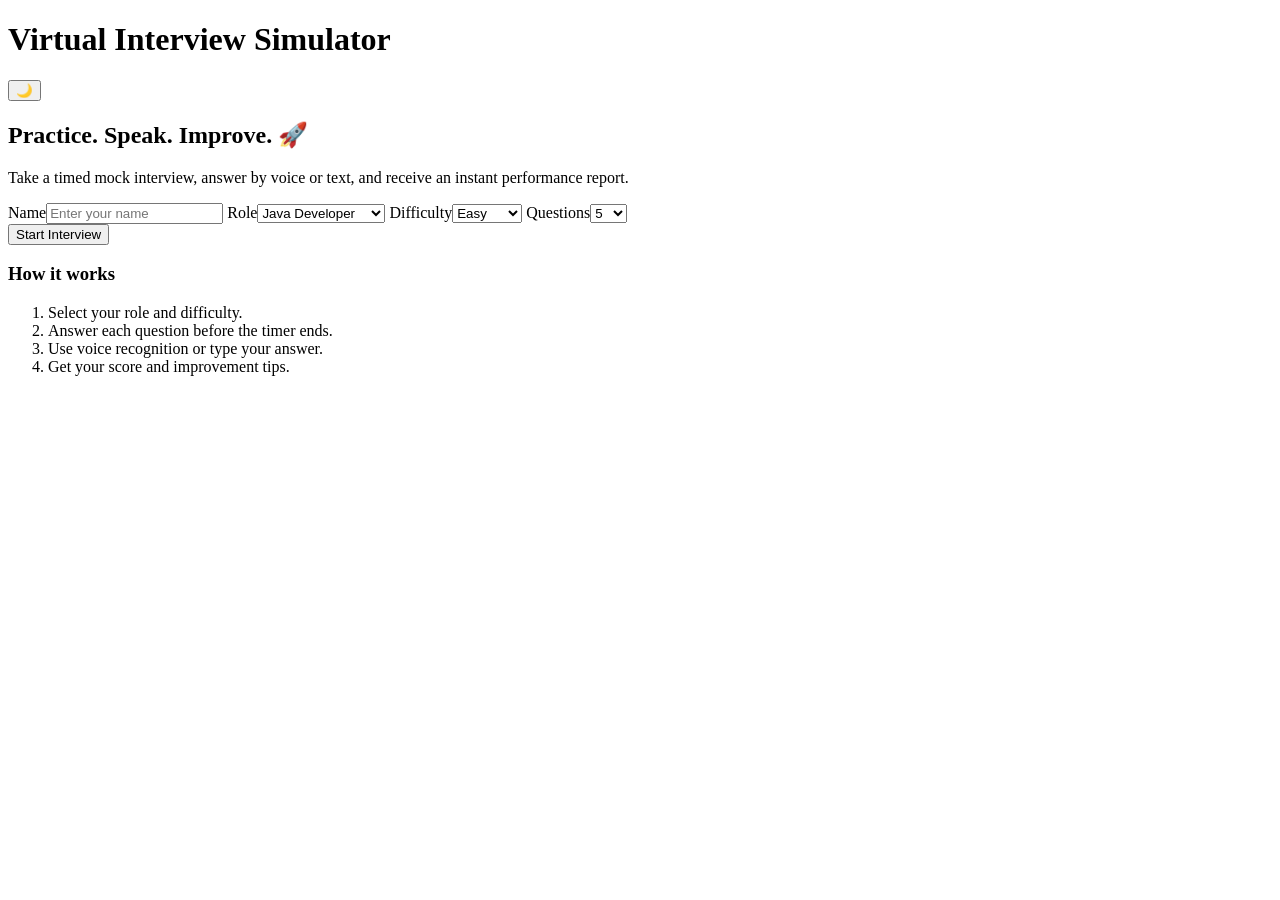
==== index.html @ 5527fc81 "Virtual-AI" ====
<!DOCTYPE html>
<html lang="en">
<head>
<meta charset="UTF-8">
<meta name="viewport" content="width=device-width, initial-scale=1.0">
<title>Virtual Interview Simulator</title>
<link rel="stylesheet" href="css/style.css">
</head>
<body>
<header><h1>Virtual Interview Simulator</h1><button id="themeBtn">🌙</button></header>
<main class="container">
<section class="card hero">
<h2>Practice. Speak. Improve. 🚀</h2>
<p>Take a timed mock interview, answer by voice or text, and receive an instant performance report.</p>
<div class="form-grid">
<label>Name<input id="candidateName" placeholder="Enter your name"></label>
<label>Role<select id="role"><option>Java Developer</option><option>Web Developer</option><option>Python Developer</option><option>Data Analyst</option></select></label>
<label>Difficulty<select id="difficulty"><option>Easy</option><option>Medium</option><option>Hard</option></select></label>
<label>Questions<select id="questionCount"><option value="5">5</option><option value="10">10</option></select></label>
</div>
<button class="primary" id="startBtn">Start Interview</button>
</section>
<section class="card">
<h3>How it works</h3><ol><li>Select your role and difficulty.</li><li>Answer each question before the timer ends.</li><li>Use voice recognition or type your answer.</li><li>Get your score and improvement tips.</li></ol>
</section>
</main>
<script src="js/questions.js"></script>
<script src="js/app.js"></script>
</body>
</html>
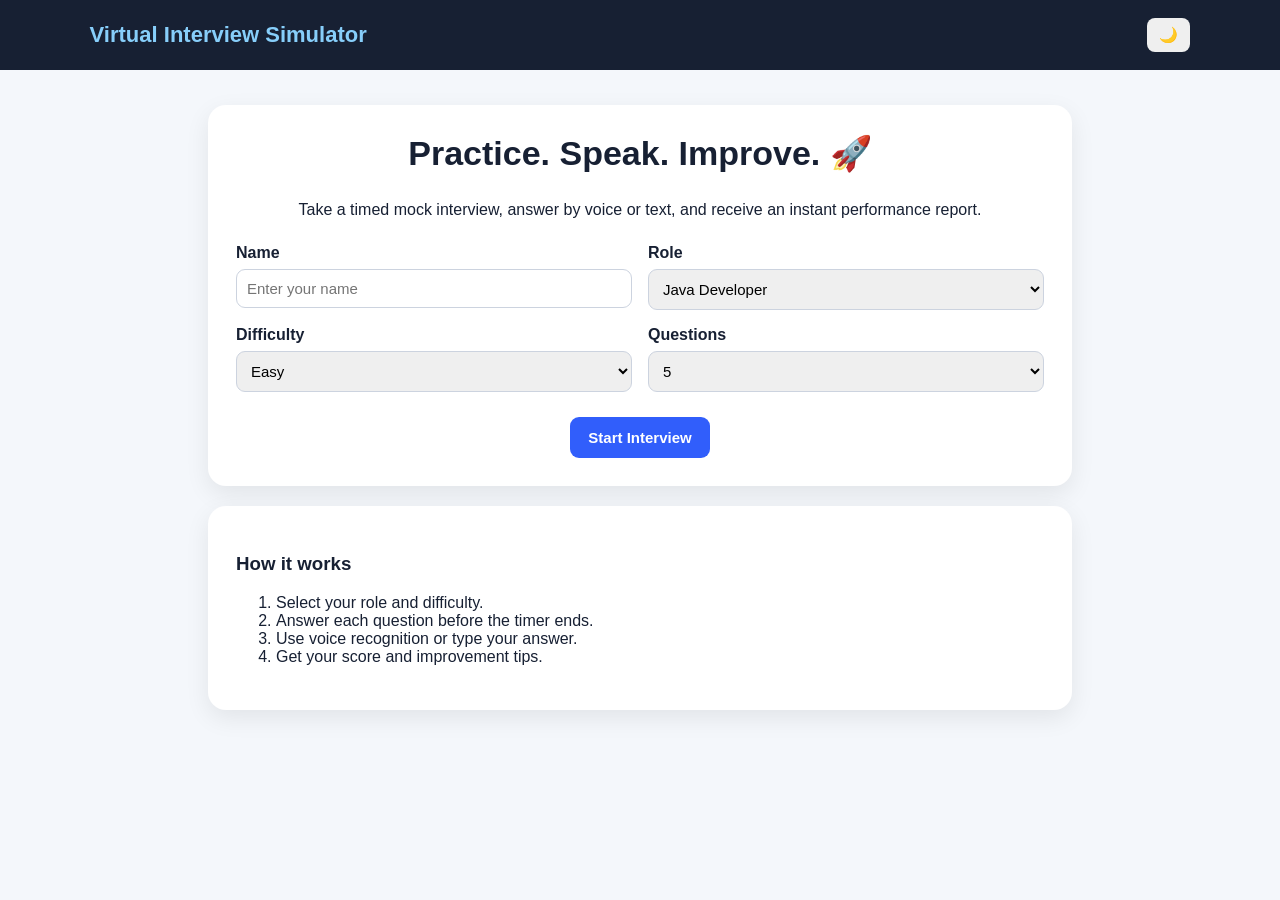
==== commit eec0dad5: "Fix CSS stylesheet path" ====
--- a/index.html
+++ b/index.html
@@ -4,7 +4,7 @@
 <meta charset="UTF-8">
 <meta name="viewport" content="width=device-width, initial-scale=1.0">
 <title>Virtual Interview Simulator</title>
-<link rel="stylesheet" href="css/style.css">
+<link rel="stylesheet" href="style.css">
 </head>
 <body>
 <header><h1>Virtual Interview Simulator</h1><button id="themeBtn">🌙</button></header>
--- a/style.css
+++ b/style.css
@@ -0,0 +1 @@
+*{box-sizing:border-box}body{margin:0;font-family:Arial,sans-serif;background:#f4f7fb;color:#172033}header{display:flex;justify-content:space-between;align-items:center;padding:18px 7%;background:#172033;color:lightskyblue}header h1{margin:0;font-size:22px}header button{border:0;border-radius:8px;padding:8px 12px;cursor:pointer}.container{max-width:900px;margin:35px auto;padding:0 18px}.card{background:white;border-radius:18px;padding:28px;margin-bottom:20px;box-shadow:0 8px 25px rgba(0,0,0,.08)}.hero{text-align:center}.hero h2{font-size:34px;margin-top:0}.form-grid{display:grid;grid-template-columns:repeat(2,1fr);gap:16px;text-align:left;margin:25px 0}.form-grid label{font-weight:bold}.form-grid input,.form-grid select,textarea{width:100%;margin-top:7px;padding:10px;border:1px solid #ccd3df;border-radius:9px;font-size:15px}button{font-size:15px}.primary,.secondary{border:0;border-radius:9px;padding:12px 18px;cursor:pointer;font-weight:bold}.primary{background:#315efb;color:white}.secondary{background:#e9eef8;color:#172033}.buttons{display:flex;gap:10px;flex-wrap:wrap;margin-top:15px}.topline{display:flex;justify-content:space-between;font-weight:bold;font-size:18px}.progress{height:9px;background:#e7ebf2;border-radius:20px;margin:15px 0 25px;overflow:hidden}.progress div{height:100%;width:0;background:#315efb;transition:.3s}.status{min-height:20px}.score{font-size:64px;font-weight:bold;text-align:center;margin:20px}.result-card{text-align:center}.result-card ul{text-align:left;max-width:500px;margin:auto}.dark{background:#101522;color:#eef2ff}.dark .card{background:#1a2233;color:#eef2ff}.dark input,.dark select,.dark textarea{background:#111827;color:white;border-color:#374151}@media(max-width:600px){.form-grid{grid-template-columns:1fr}.hero h2{font-size:26px}}
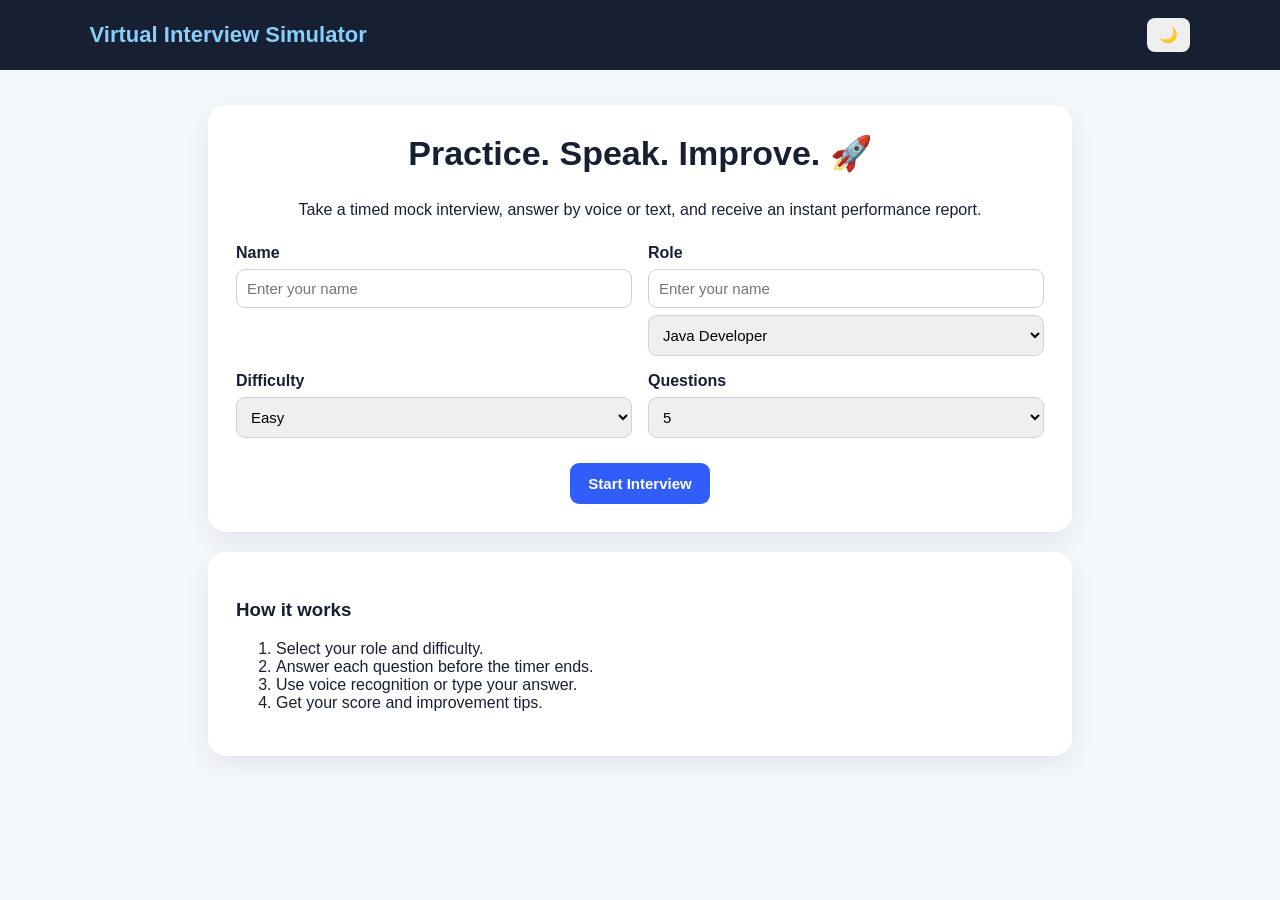
==== commit adfcb5f7: "Update index.html" ====
--- a/index.html
+++ b/index.html
@@ -14,7 +14,7 @@
 <p>Take a timed mock interview, answer by voice or text, and receive an instant performance report.</p>
 <div class="form-grid">
 <label>Name<input id="candidateName" placeholder="Enter your name"></label>
-<label>Role<select id="role"><option>Java Developer</option><option>Web Developer</option><option>Python Developer</option><option>Data Analyst</option></select></label>
+<label>Role<input id="candidateName" placeholder="Enter your name"><select id="role"><option>Java Developer</option><option>Web Developer</option><option>Python Developer</option><option>Data Analyst</option></select></label>
 <label>Difficulty<select id="difficulty"><option>Easy</option><option>Medium</option><option>Hard</option></select></label>
 <label>Questions<select id="questionCount"><option value="5">5</option><option value="10">10</option></select></label>
 </div>
@@ -27,4 +27,4 @@
 <script src="js/questions.js"></script>
 <script src="js/app.js"></script>
 </body>
-</html>+</html>
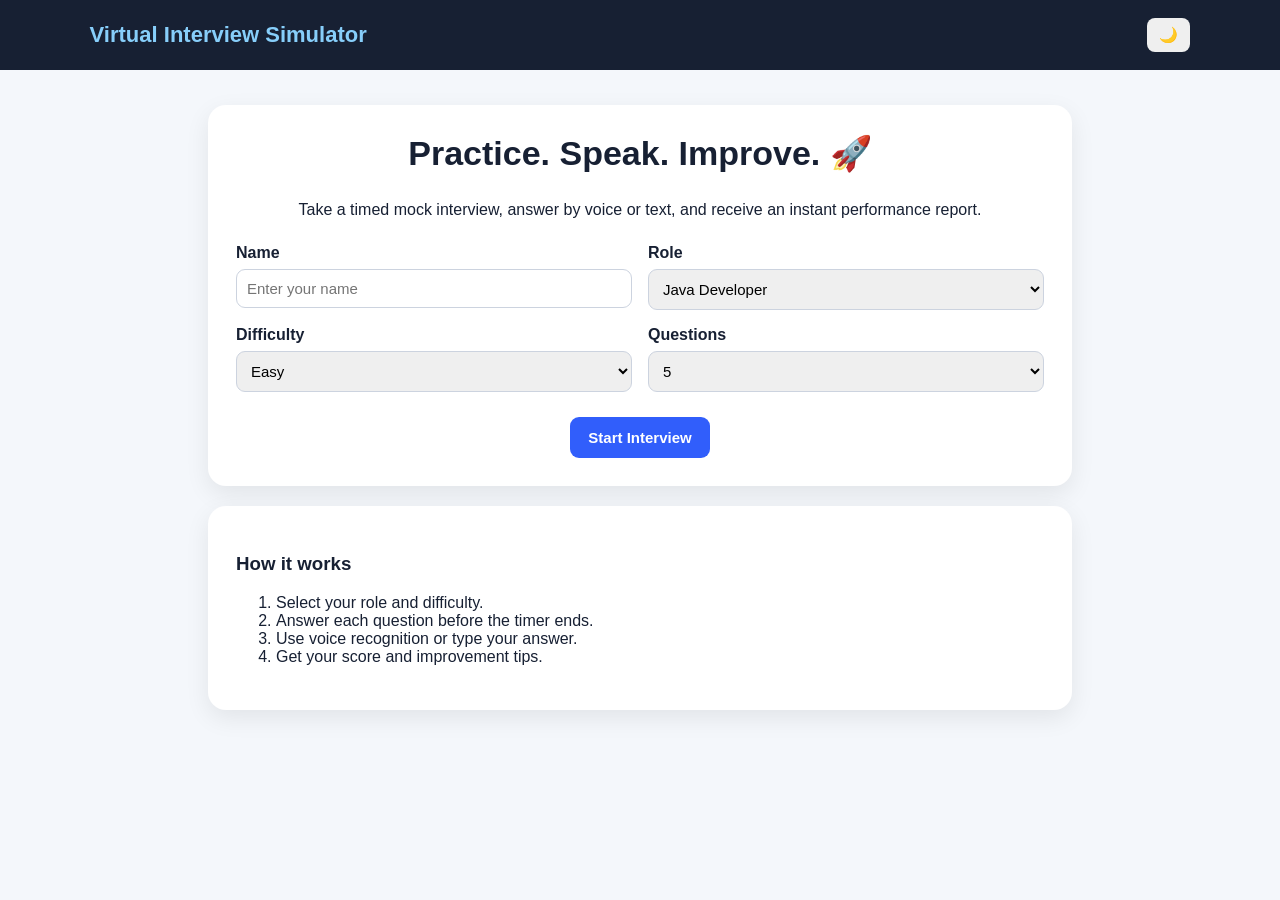
==== commit 6637193e: "Update index.html" ====
--- a/index.html
+++ b/index.html
@@ -14,7 +14,7 @@
 <p>Take a timed mock interview, answer by voice or text, and receive an instant performance report.</p>
 <div class="form-grid">
 <label>Name<input id="candidateName" placeholder="Enter your name"></label>
-<label>Role<input id="candidateName" placeholder="Enter your name"><select id="role"><option>Java Developer</option><option>Web Developer</option><option>Python Developer</option><option>Data Analyst</option></select></label>
+<label>Role<select id="role"><option>Java Developer</option><option>Web Developer</option><option>Python Developer</option><option>Data Analyst</option></select></label>
 <label>Difficulty<select id="difficulty"><option>Easy</option><option>Medium</option><option>Hard</option></select></label>
 <label>Questions<select id="questionCount"><option value="5">5</option><option value="10">10</option></select></label>
 </div>
